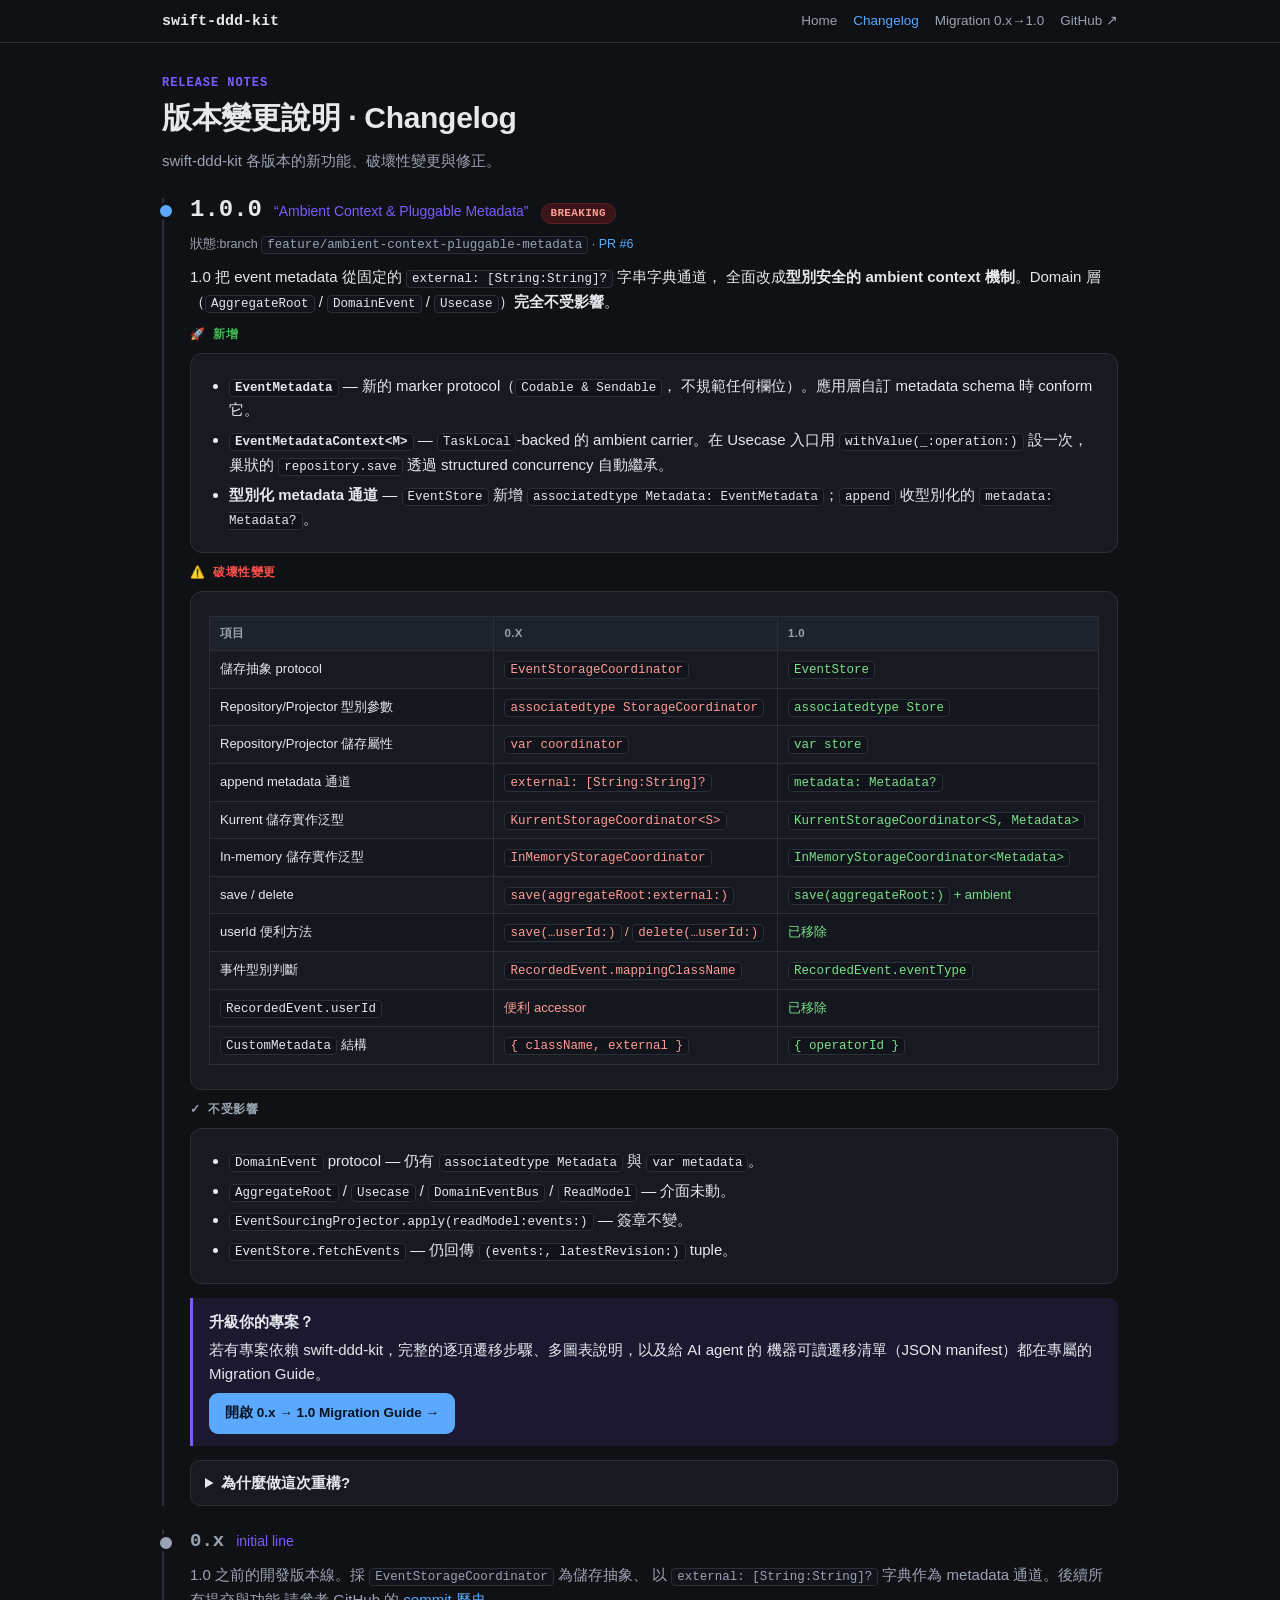
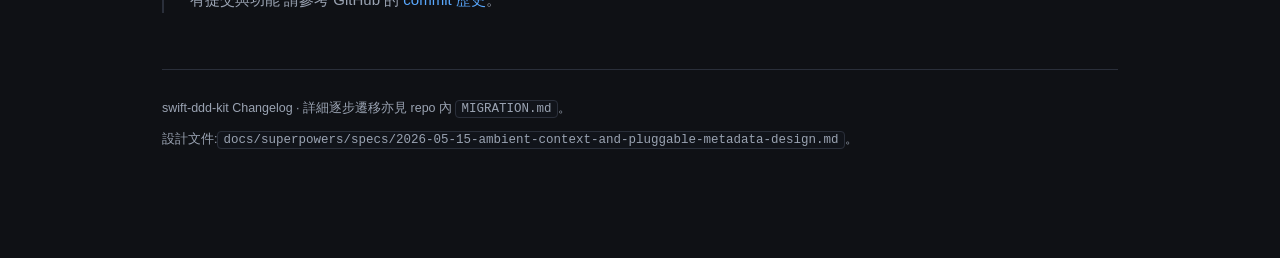
==== docs/changelog.html @ 68c89931 "[DOC] add GitHub Pages site — landing + changelog + migration guide Static documentation site served" ====
<!DOCTYPE html>
<html lang="zh-Hant">
<head>
<meta charset="UTF-8">
<meta name="viewport" content="width=device-width, initial-scale=1.0">
<title>Changelog — swift-ddd-kit</title>
<meta name="description" content="Version changelog for swift-ddd-kit — new features, breaking changes, and fixes per release.">
<style>
  :root{
    --bg:#0f1115; --panel:#171a21; --panel2:#1e222b; --ink:#e6e8ee; --muted:#9aa3b2;
    --line:#2a2f3a; --accent:#5aa9ff; --accent2:#7c5cff;
    --add:#3fb950; --addbg:#10331c; --del:#f85149; --delbg:#3a1416;
    --warn:#e3b341; --warnbg:#3a2f12; --ok:#3fb950; --chip:#262b36;
  }
  *{box-sizing:border-box}
  html,body{margin:0;padding:0}
  body{background:var(--bg);color:var(--ink);
    font:15px/1.65 -apple-system,BlinkMacSystemFont,"Segoe UI",Roboto,"Noto Sans TC",sans-serif;
    -webkit-font-smoothing:antialiased}
  a{color:var(--accent);text-decoration:none} a:hover{text-decoration:underline}
  code{font-family:"SF Mono",ui-monospace,Menlo,Consolas,monospace;
    background:#11141a;border:1px solid var(--line);border-radius:4px;padding:1px 5px;font-size:12.5px}
  .wrap{max-width:1000px;margin:0 auto;padding:34px 22px 110px}

  .sitenav{position:sticky;top:0;z-index:50;background:rgba(15,17,21,.92);
    backdrop-filter:blur(8px);border-bottom:1px solid var(--line)}
  .sn-inner{max-width:1000px;margin:0 auto;padding:10px 22px;display:flex;
    align-items:center;gap:18px;flex-wrap:wrap}
  .sn-brand{font:700 15px/1 "SF Mono",monospace;color:var(--ink)}
  .sn-links{display:flex;gap:16px;flex-wrap:wrap;font-size:13.5px;margin-left:auto}
  .sn-links a{color:var(--muted)}
  .sn-links a:hover,.sn-links a.active{color:var(--accent);text-decoration:none}

  h1{font-size:30px;margin:0 0 6px;letter-spacing:-.01em}
  h2{font-size:20px;margin:34px 0 12px}
  h3{font-size:15px;margin:20px 0 8px;color:var(--accent2)}
  p{margin:10px 0}
  .sub{color:var(--muted);margin:0 0 8px}
  .kicker{font:600 12px/1 "SF Mono",monospace;letter-spacing:.08em;
    text-transform:uppercase;color:var(--accent2);margin:0 0 4px}

  /* changelog entry */
  .entry{border-left:2px solid var(--line);margin:24px 0 0;padding:0 0 0 26px;position:relative}
  .entry::before{content:"";position:absolute;left:-7px;top:4px;width:12px;height:12px;
    border-radius:50%;background:var(--accent);border:3px solid var(--bg)}
  .entry.minor::before{background:var(--muted)}
  .verhead{display:flex;align-items:baseline;gap:12px;flex-wrap:wrap}
  .verno{font:700 24px/1 "SF Mono",monospace;color:var(--ink)}
  .verno.dim{color:var(--muted);font-size:19px}
  .codename{color:var(--accent2);font-size:14px}
  .meta{color:var(--muted);font-size:12.5px}
  .pill{display:inline-block;font:600 11px/1 "SF Mono",monospace;padding:4px 9px;
    border-radius:999px;letter-spacing:.03em}
  .pill.brk{background:var(--delbg);color:#ff9b95;border:1px solid #5a2222}
  .pill.cur{background:var(--addbg);color:#79e08a;border:1px solid #1d5a2e}

  .card{background:var(--panel);border:1px solid var(--line);border-radius:12px;
    padding:14px 18px;margin:12px 0}
  .sect{margin:14px 0}
  .sect .lbl{font:600 12px/1 "SF Mono",monospace;letter-spacing:.04em;
    text-transform:uppercase;margin:0 0 6px}
  .lbl.new{color:var(--add)} .lbl.brk{color:var(--del)} .lbl.keep{color:var(--muted)}
  ul.list{margin:6px 0;padding-left:20px} ul.list li{margin:5px 0}

  table{width:100%;border-collapse:collapse;margin:10px 0;font-size:13px}
  th,td{border:1px solid var(--line);padding:7px 10px;text-align:left;vertical-align:top}
  th{background:var(--panel2);font-size:11.5px;letter-spacing:.03em;color:var(--muted);
    text-transform:uppercase}
  tr:nth-child(even) td{background:#14171e}
  td.old{color:#ff9b95} td.new{color:#79e08a}

  .callout{border-left:3px solid var(--accent);background:var(--panel2);
    border-radius:0 9px 9px 0;padding:12px 16px;margin:14px 0}
  .callout b{display:block;margin-bottom:3px}
  .callout.go{border-color:var(--accent2);background:#1b1830}
  .btn{display:inline-block;padding:9px 16px;border-radius:9px;font-weight:600;
    font-size:13.5px;background:var(--accent);color:#06121f;margin-top:6px}
  .btn:hover{background:#7bbcff;text-decoration:none}

  footer{margin-top:56px;padding-top:18px;border-top:1px solid var(--line);
    color:var(--muted);font-size:12.5px}
</style>
</head>
<body>

<nav class="sitenav"><div class="sn-inner">
  <a class="sn-brand" href="./index.html">swift-ddd-kit</a>
  <div class="sn-links">
    <a href="./index.html">Home</a>
    <a href="./changelog.html" class="active">Changelog</a>
    <a href="./migration/swift-ddd-kit-0.x-to-1.0.html">Migration 0.x→1.0</a>
    <a href="https://github.com/gradyzhuo/swift-ddd-kit">GitHub ↗</a>
  </div>
</div></nav>

<div class="wrap">

  <p class="kicker">Release Notes</p>
  <h1>版本變更說明 · Changelog</h1>
  <p class="sub">swift-ddd-kit 各版本的新功能、破壞性變更與修正。</p>

  <!-- ============ 1.0.0 ============ -->
  <div class="entry">
    <div class="verhead">
      <span class="verno">1.0.0</span>
      <span class="codename">“Ambient Context &amp; Pluggable Metadata”</span>
      <span class="pill brk">BREAKING</span>
    </div>
    <p class="meta">狀態:branch <code>feature/ambient-context-pluggable-metadata</code> ·
       <a href="https://github.com/gradyzhuo/swift-ddd-kit/pull/6">PR #6</a></p>

    <p>1.0 把 event metadata 從固定的 <code>external: [String:String]?</code> 字串字典通道，
       全面改成<b>型別安全的 ambient context 機制</b>。Domain 層
       （<code>AggregateRoot</code> / <code>DomainEvent</code> / <code>Usecase</code>）<b>完全不受影響</b>。</p>

    <!-- new -->
    <div class="sect">
      <p class="lbl new">🚀 新增</p>
      <div class="card">
        <ul class="list">
          <li><b><code>EventMetadata</code></b> — 新的 marker protocol（<code>Codable &amp; Sendable</code>，
              不規範任何欄位）。應用層自訂 metadata schema 時 conform 它。</li>
          <li><b><code>EventMetadataContext&lt;M&gt;</code></b> — <code>TaskLocal</code>-backed 的 ambient
              carrier。在 Usecase 入口用 <code>withValue(_:operation:)</code> 設一次，巢狀的
              <code>repository.save</code> 透過 structured concurrency 自動繼承。</li>
          <li><b>型別化 metadata 通道</b> — <code>EventStore</code> 新增
              <code>associatedtype Metadata: EventMetadata</code>；<code>append</code> 收型別化的
              <code>metadata: Metadata?</code>。</li>
        </ul>
      </div>
    </div>

    <!-- breaking -->
    <div class="sect">
      <p class="lbl brk">⚠️ 破壞性變更</p>
      <div class="card">
        <table>
          <thead><tr><th style="width:32%">項目</th><th>0.x</th><th>1.0</th></tr></thead>
          <tbody>
            <tr><td>儲存抽象 protocol</td><td class="old"><code>EventStorageCoordinator</code></td><td class="new"><code>EventStore</code></td></tr>
            <tr><td>Repository/Projector 型別參數</td><td class="old"><code>associatedtype StorageCoordinator</code></td><td class="new"><code>associatedtype Store</code></td></tr>
            <tr><td>Repository/Projector 儲存屬性</td><td class="old"><code>var coordinator</code></td><td class="new"><code>var store</code></td></tr>
            <tr><td>append metadata 通道</td><td class="old"><code>external: [String:String]?</code></td><td class="new"><code>metadata: Metadata?</code></td></tr>
            <tr><td>Kurrent 儲存實作泛型</td><td class="old"><code>KurrentStorageCoordinator&lt;S&gt;</code></td><td class="new"><code>KurrentStorageCoordinator&lt;S, Metadata&gt;</code></td></tr>
            <tr><td>In-memory 儲存實作泛型</td><td class="old"><code>InMemoryStorageCoordinator</code></td><td class="new"><code>InMemoryStorageCoordinator&lt;Metadata&gt;</code></td></tr>
            <tr><td>save / delete</td><td class="old"><code>save(aggregateRoot:external:)</code></td><td class="new"><code>save(aggregateRoot:)</code> + ambient</td></tr>
            <tr><td>userId 便利方法</td><td class="old"><code>save(…userId:)</code> / <code>delete(…userId:)</code></td><td class="new">已移除</td></tr>
            <tr><td>事件型別判斷</td><td class="old"><code>RecordedEvent.mappingClassName</code></td><td class="new"><code>RecordedEvent.eventType</code></td></tr>
            <tr><td><code>RecordedEvent.userId</code></td><td class="old">便利 accessor</td><td class="new">已移除</td></tr>
            <tr><td><code>CustomMetadata</code> 結構</td><td class="old"><code>{ className, external }</code></td><td class="new"><code>{ operatorId }</code></td></tr>
          </tbody>
        </table>
      </div>
    </div>

    <!-- unchanged -->
    <div class="sect">
      <p class="lbl keep">✓ 不受影響</p>
      <div class="card">
        <ul class="list">
          <li><code>DomainEvent</code> protocol — 仍有 <code>associatedtype Metadata</code> 與 <code>var metadata</code>。</li>
          <li><code>AggregateRoot</code> / <code>Usecase</code> / <code>DomainEventBus</code> / <code>ReadModel</code> — 介面未動。</li>
          <li><code>EventSourcingProjector.apply(readModel:events:)</code> — 簽章不變。</li>
          <li><code>EventStore.fetchEvents</code> — 仍回傳 <code>(events:, latestRevision:)</code> tuple。</li>
        </ul>
      </div>
    </div>

    <div class="callout go">
      <b>升級你的專案？</b>
      若有專案依賴 swift-ddd-kit，完整的逐項遷移步驟、多圖表說明，以及給 AI agent 的
      機器可讀遷移清單（JSON manifest）都在專屬的 Migration Guide。
      <br>
      <a class="btn" href="./migration/swift-ddd-kit-0.x-to-1.0.html">開啟 0.x → 1.0 Migration Guide →</a>
    </div>

    <details style="background:var(--panel);border:1px solid var(--line);border-radius:10px;padding:10px 14px;margin:12px 0">
      <summary style="cursor:pointer;font-weight:600">為什麼做這次重構?</summary>
      <p style="margin-top:8px">0.x 用 <code>external: [String:String]?</code> 字串字典把 audit metadata
      帶到儲存層,造成三個問題:(1) Domain 抽象被基礎設施 metadata 汙染;(2) schema 被鎖死成
      dict,無型別安全的擴充空間;(3) 跟既有的 <code>DomainEvent.Metadata</code> 機制重複。
      1.0 用 ambient context + pluggable schema 一次解決——詳見 Migration Guide 的「為什麼要改」。</p>
    </details>
  </div>

  <!-- ============ 0.x ============ -->
  <div class="entry minor">
    <div class="verhead">
      <span class="verno dim">0.x</span>
      <span class="codename">initial line</span>
    </div>
    <p style="color:var(--muted)">
      1.0 之前的開發版本線。採 <code>EventStorageCoordinator</code> 為儲存抽象、
      以 <code>external: [String:String]?</code> 字典作為 metadata 通道。後續所有提交與功能
      請參考 GitHub 的
      <a href="https://github.com/gradyzhuo/swift-ddd-kit/commits/main">commit 歷史</a>。
    </p>
  </div>

  <footer>
    <p>swift-ddd-kit Changelog · 詳細逐步遷移亦見 repo 內 <code>MIGRATION.md</code>。</p>
    <p>設計文件:<code>docs/superpowers/specs/2026-05-15-ambient-context-and-pluggable-metadata-design.md</code>。</p>
  </footer>

</div>
</body>
</html>
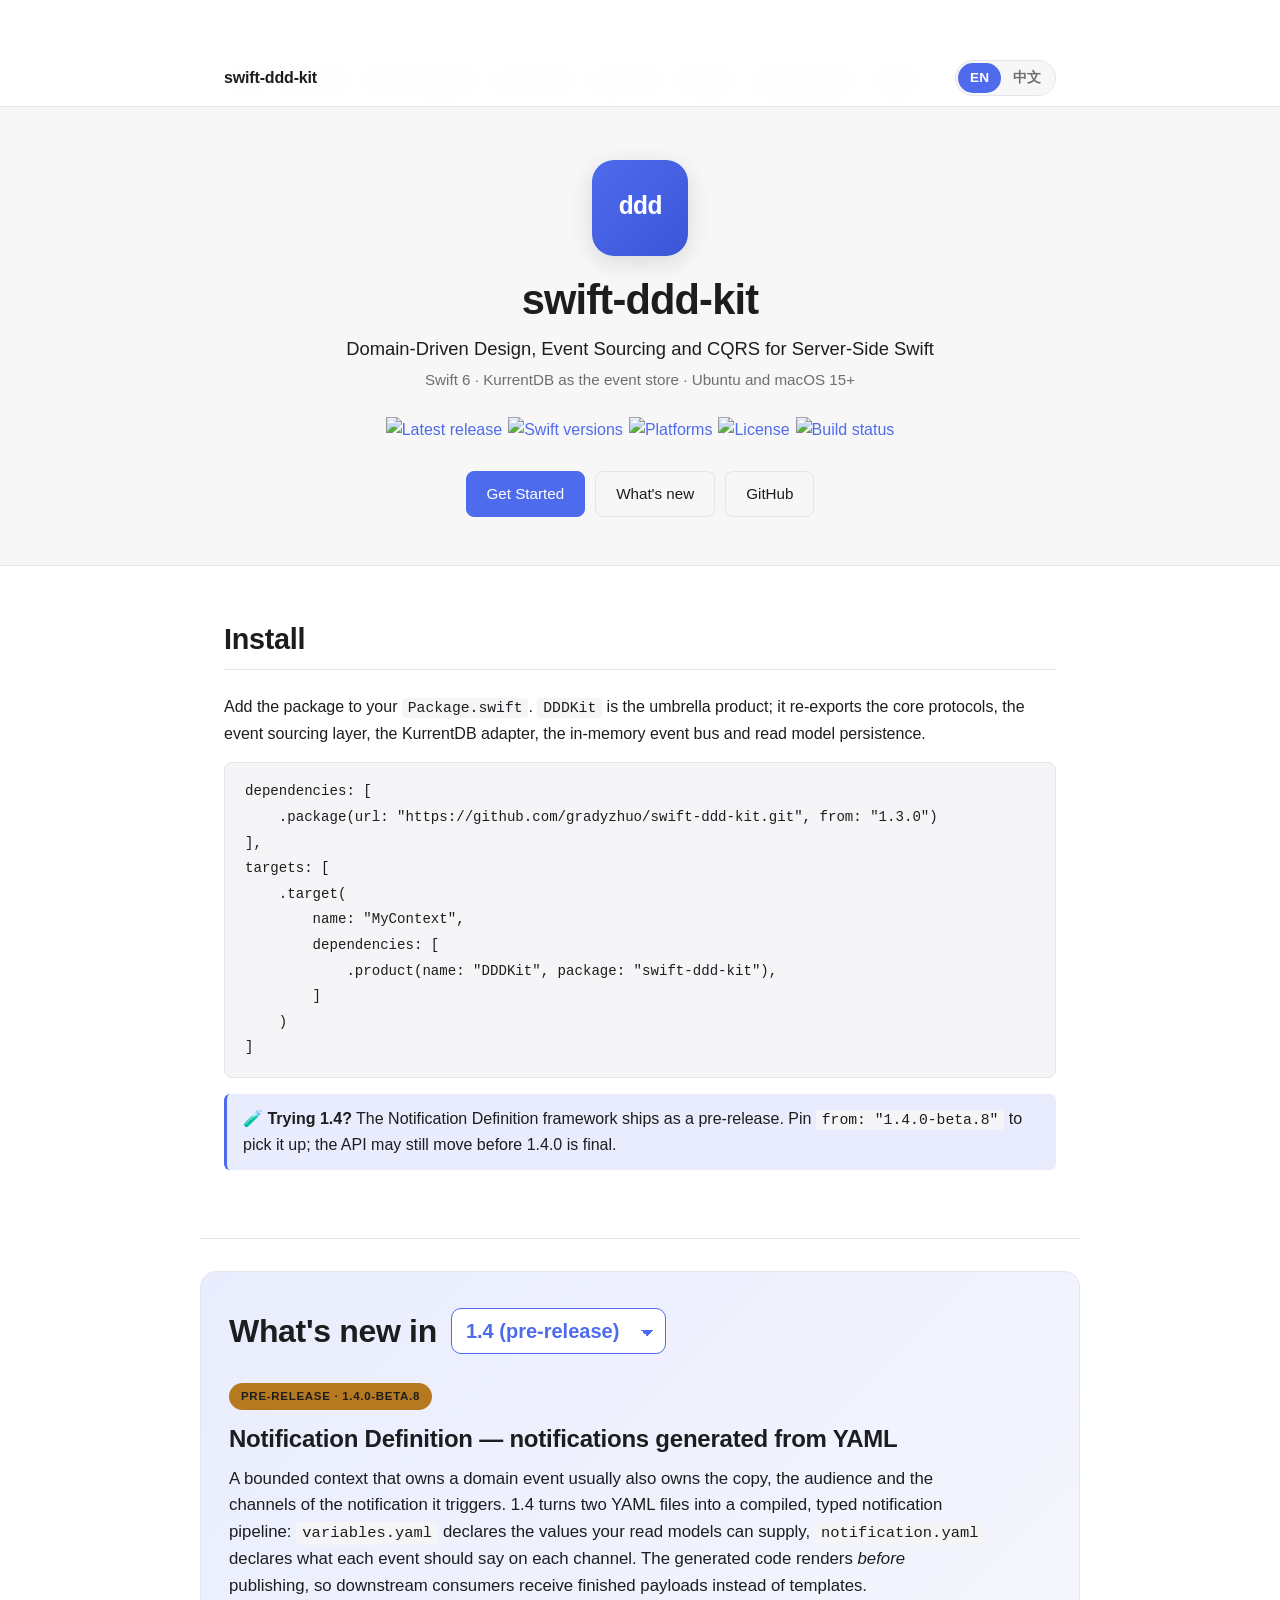
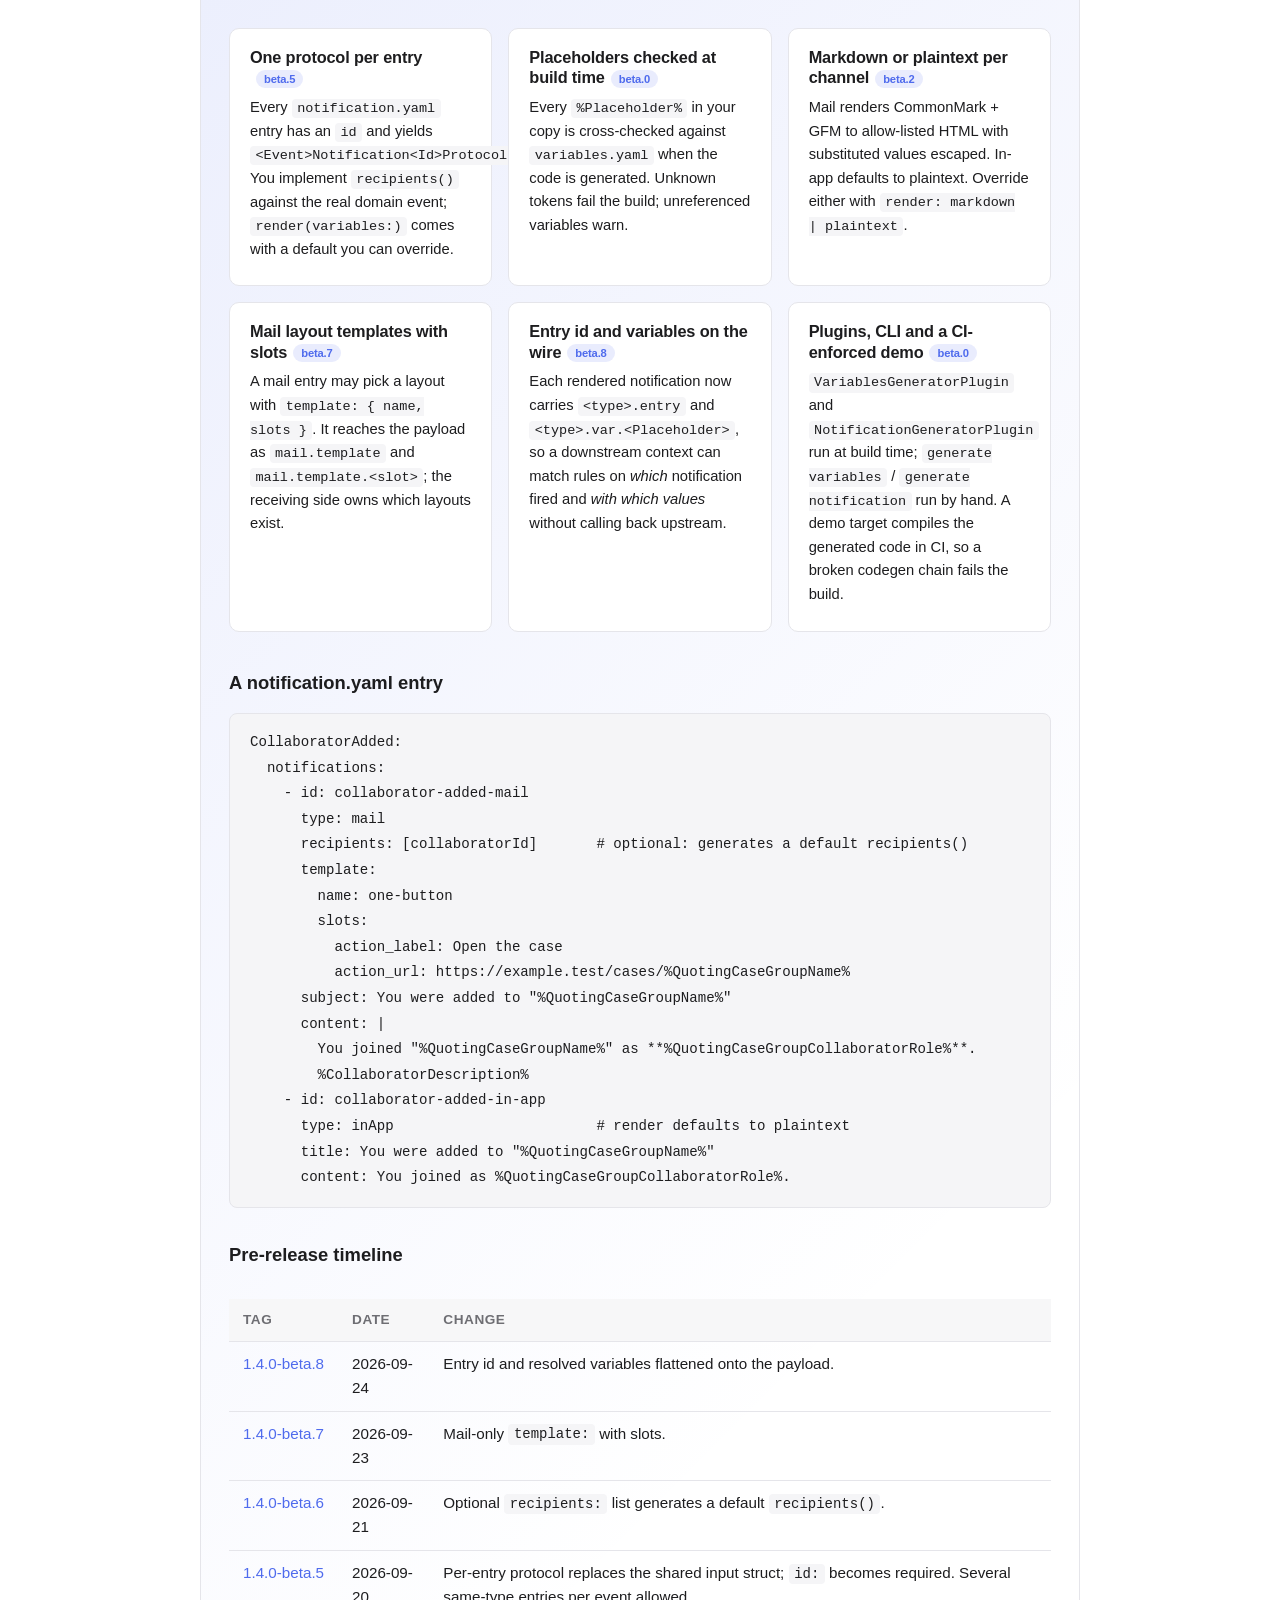
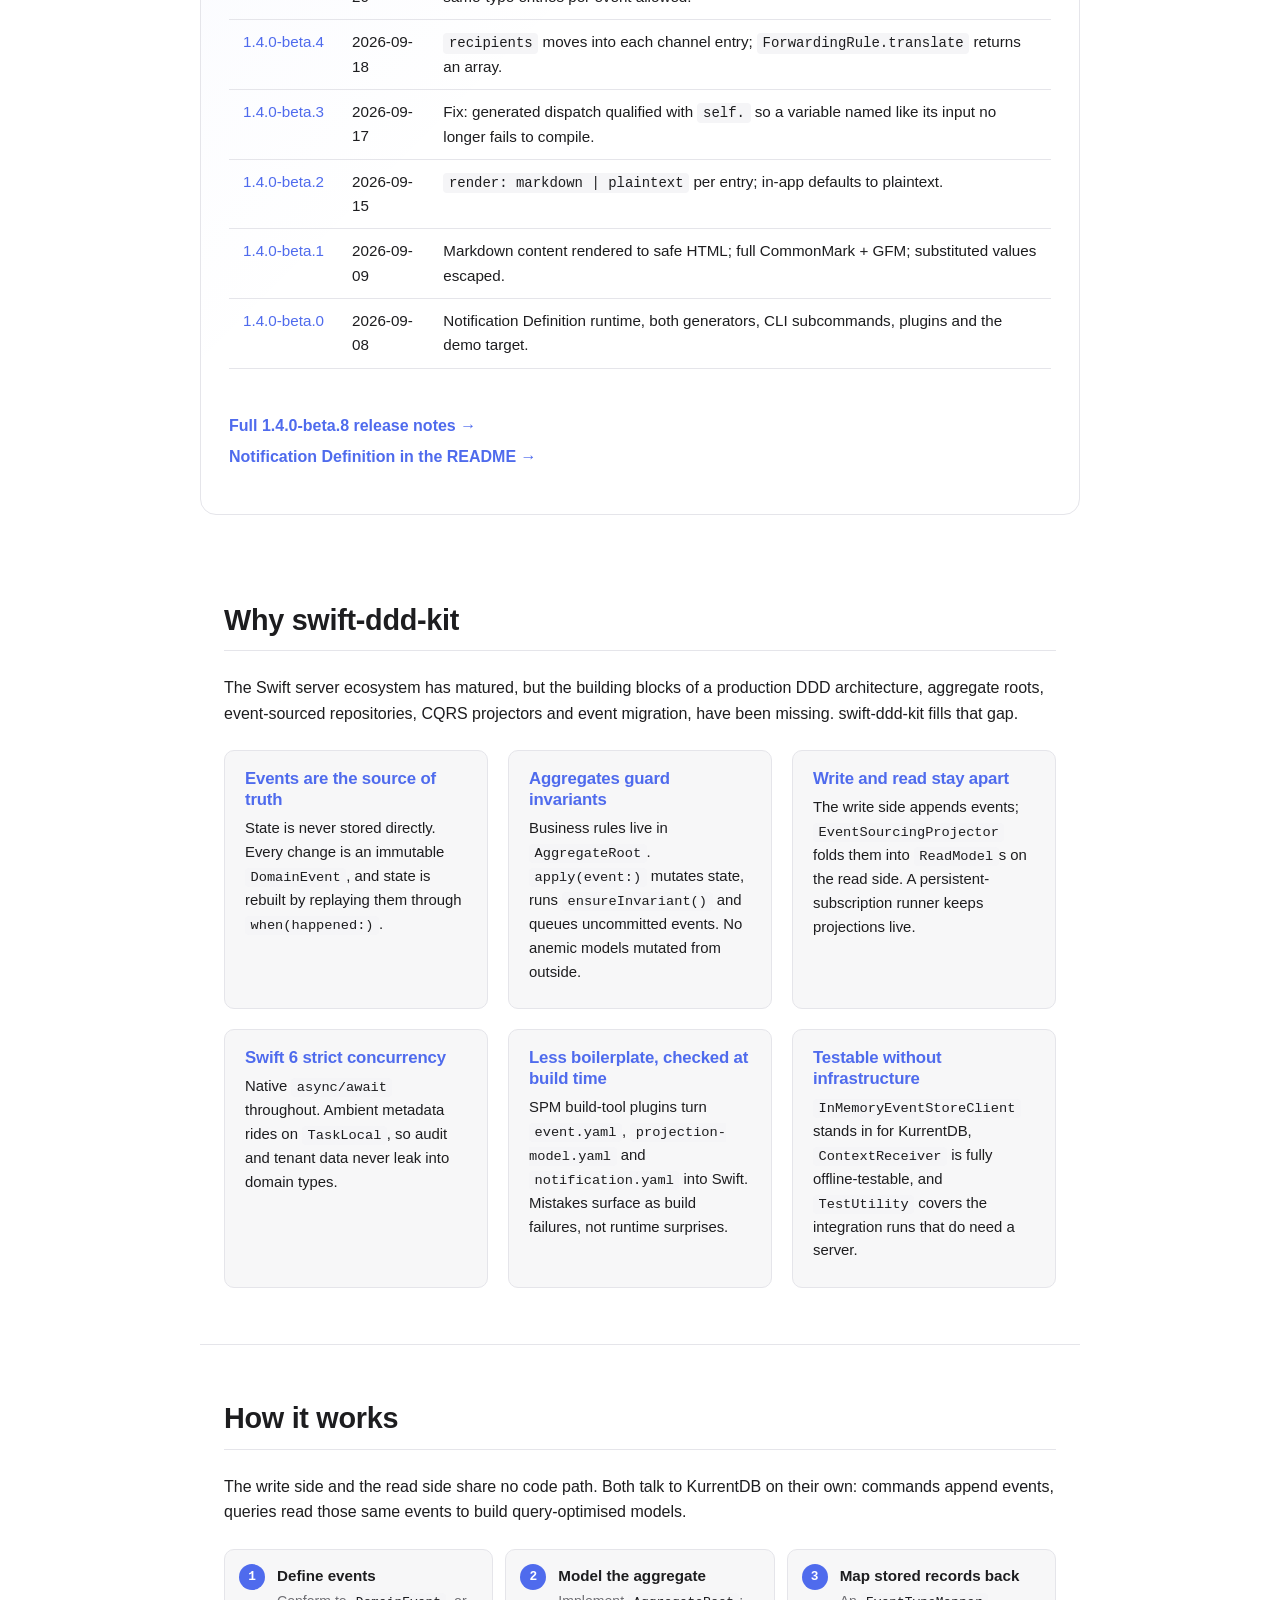
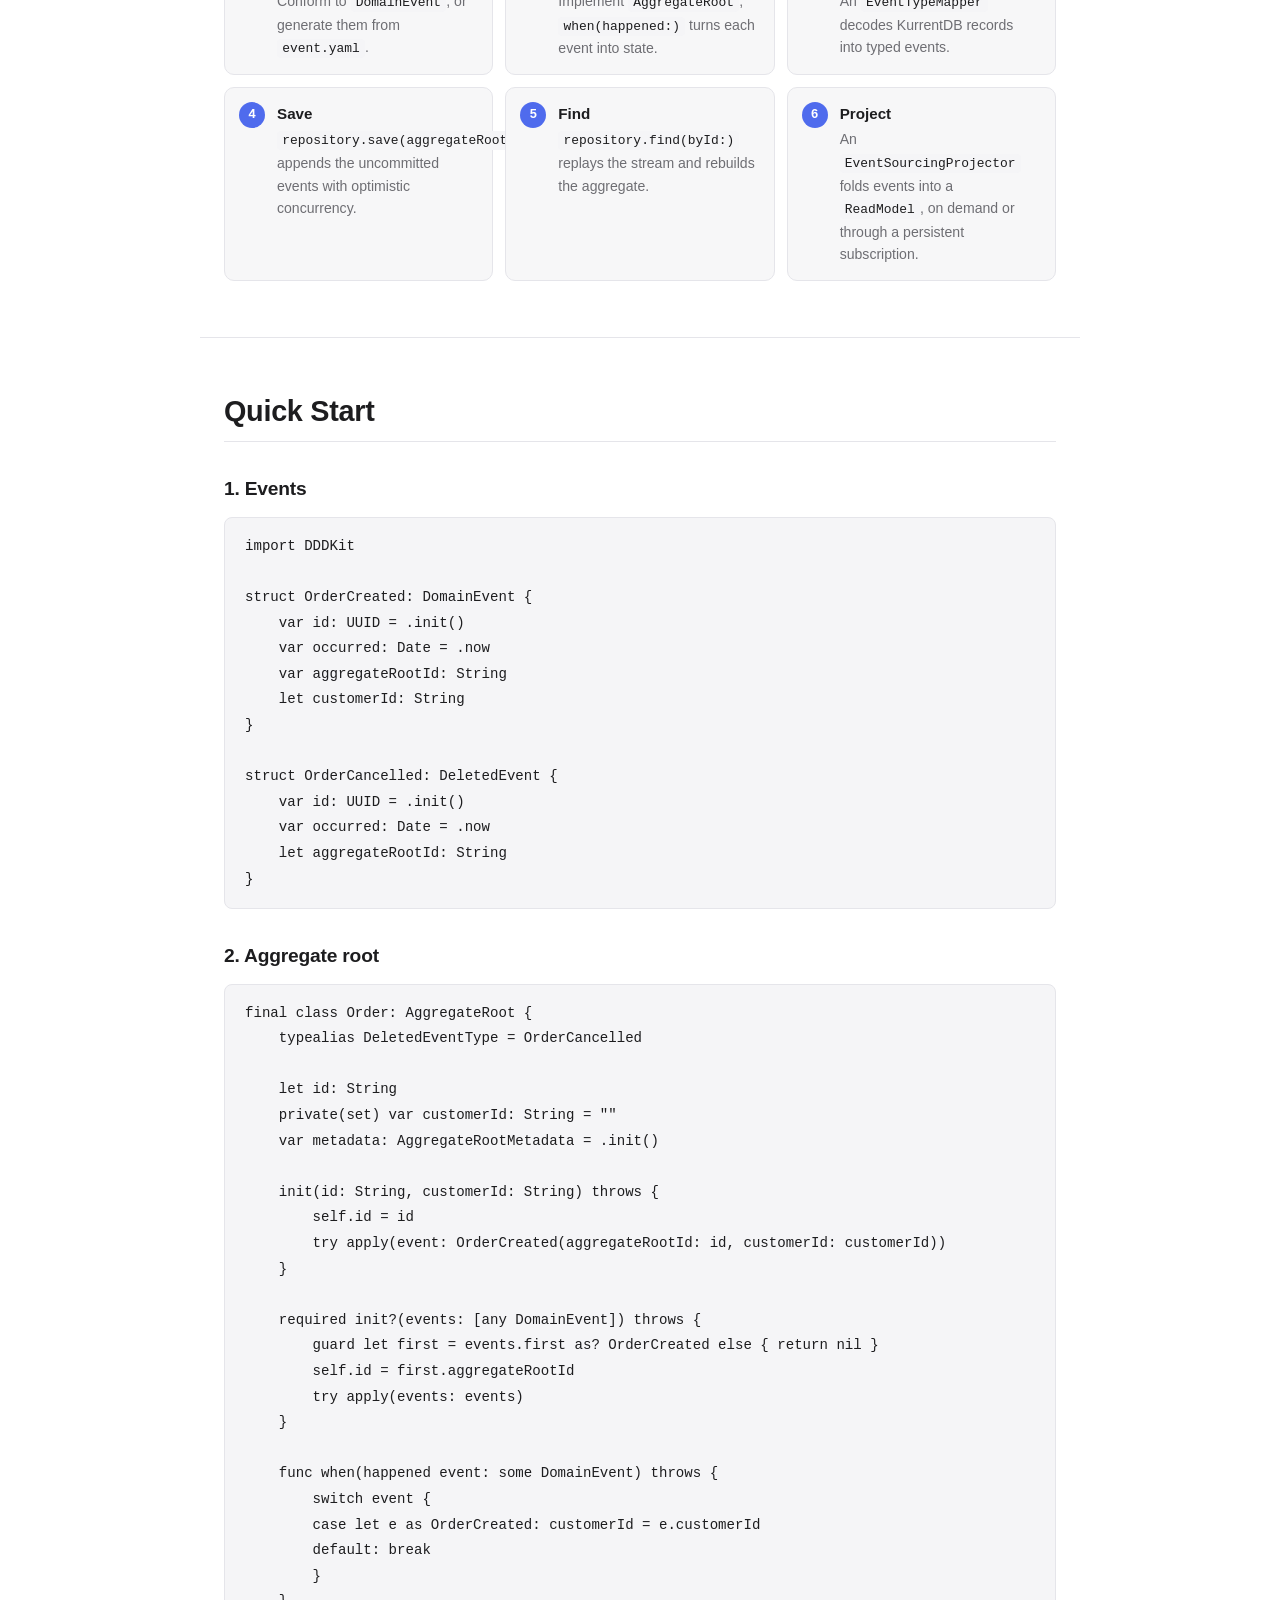
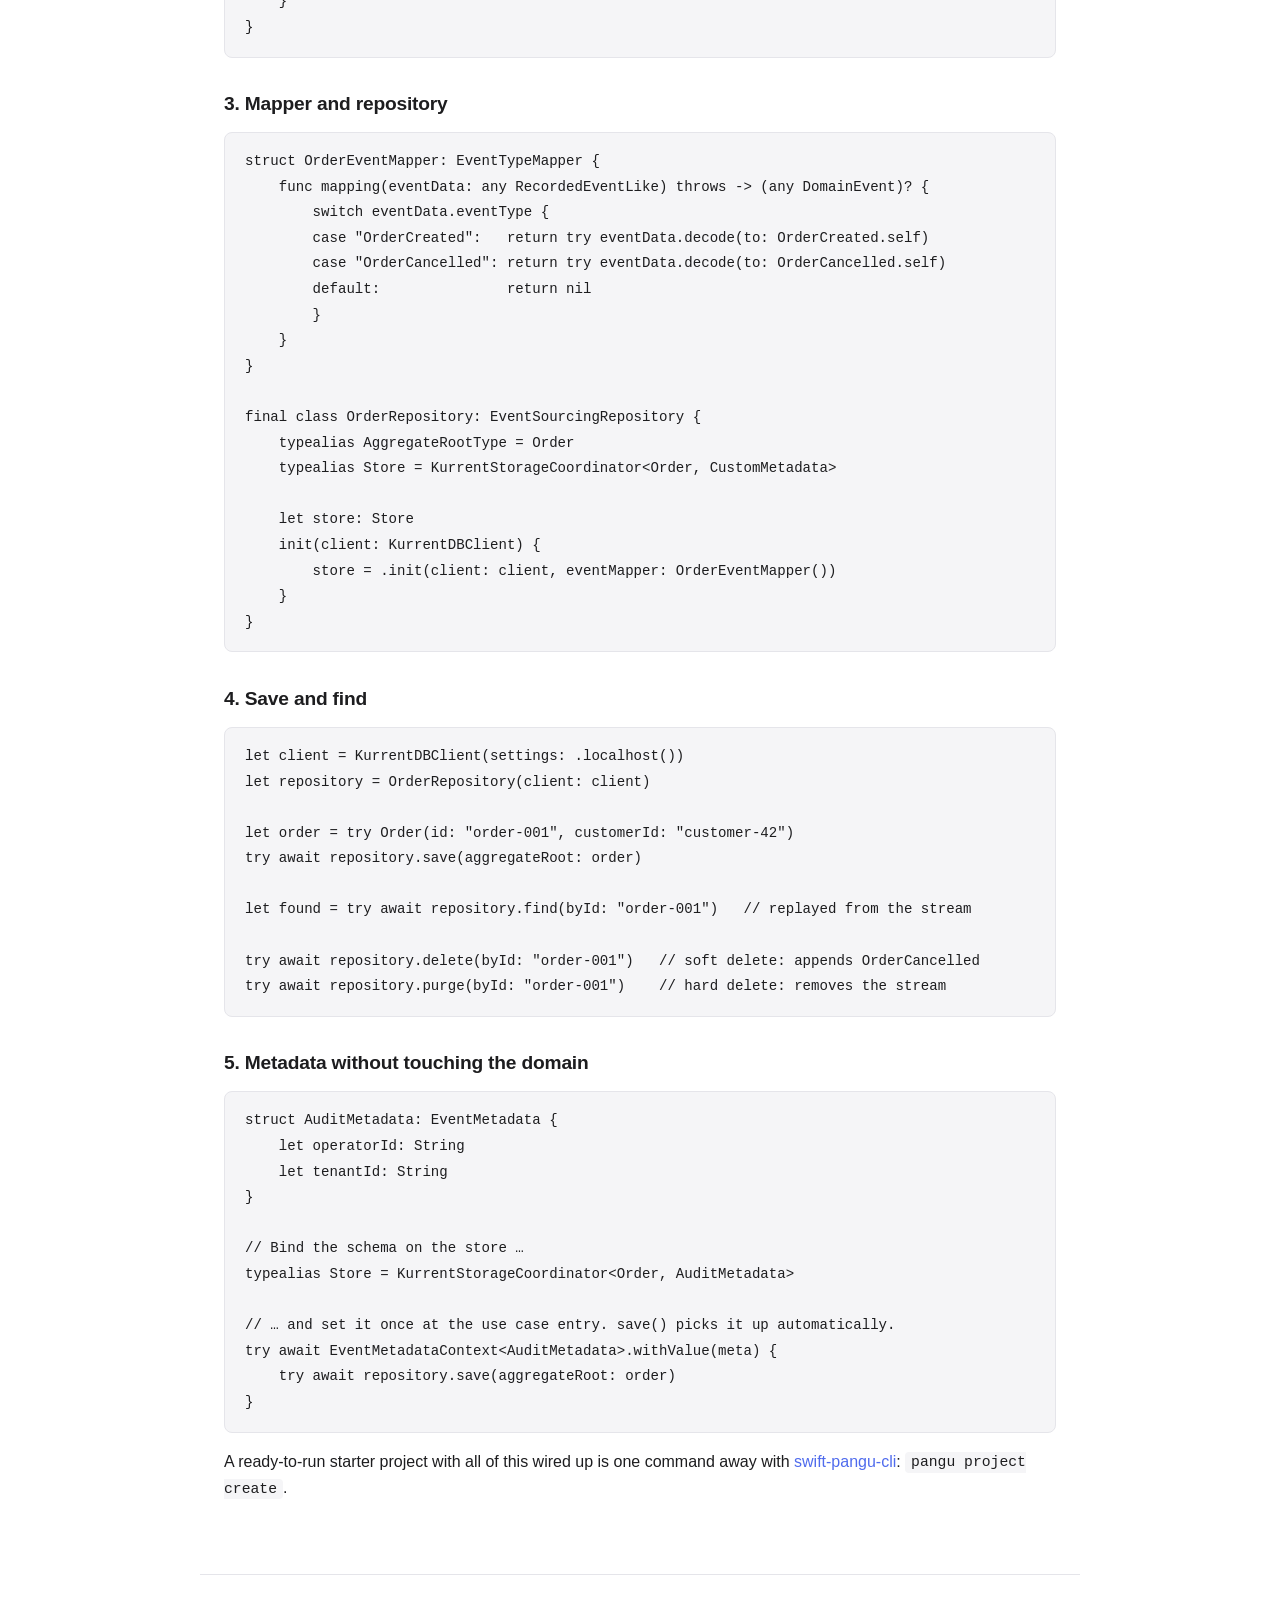
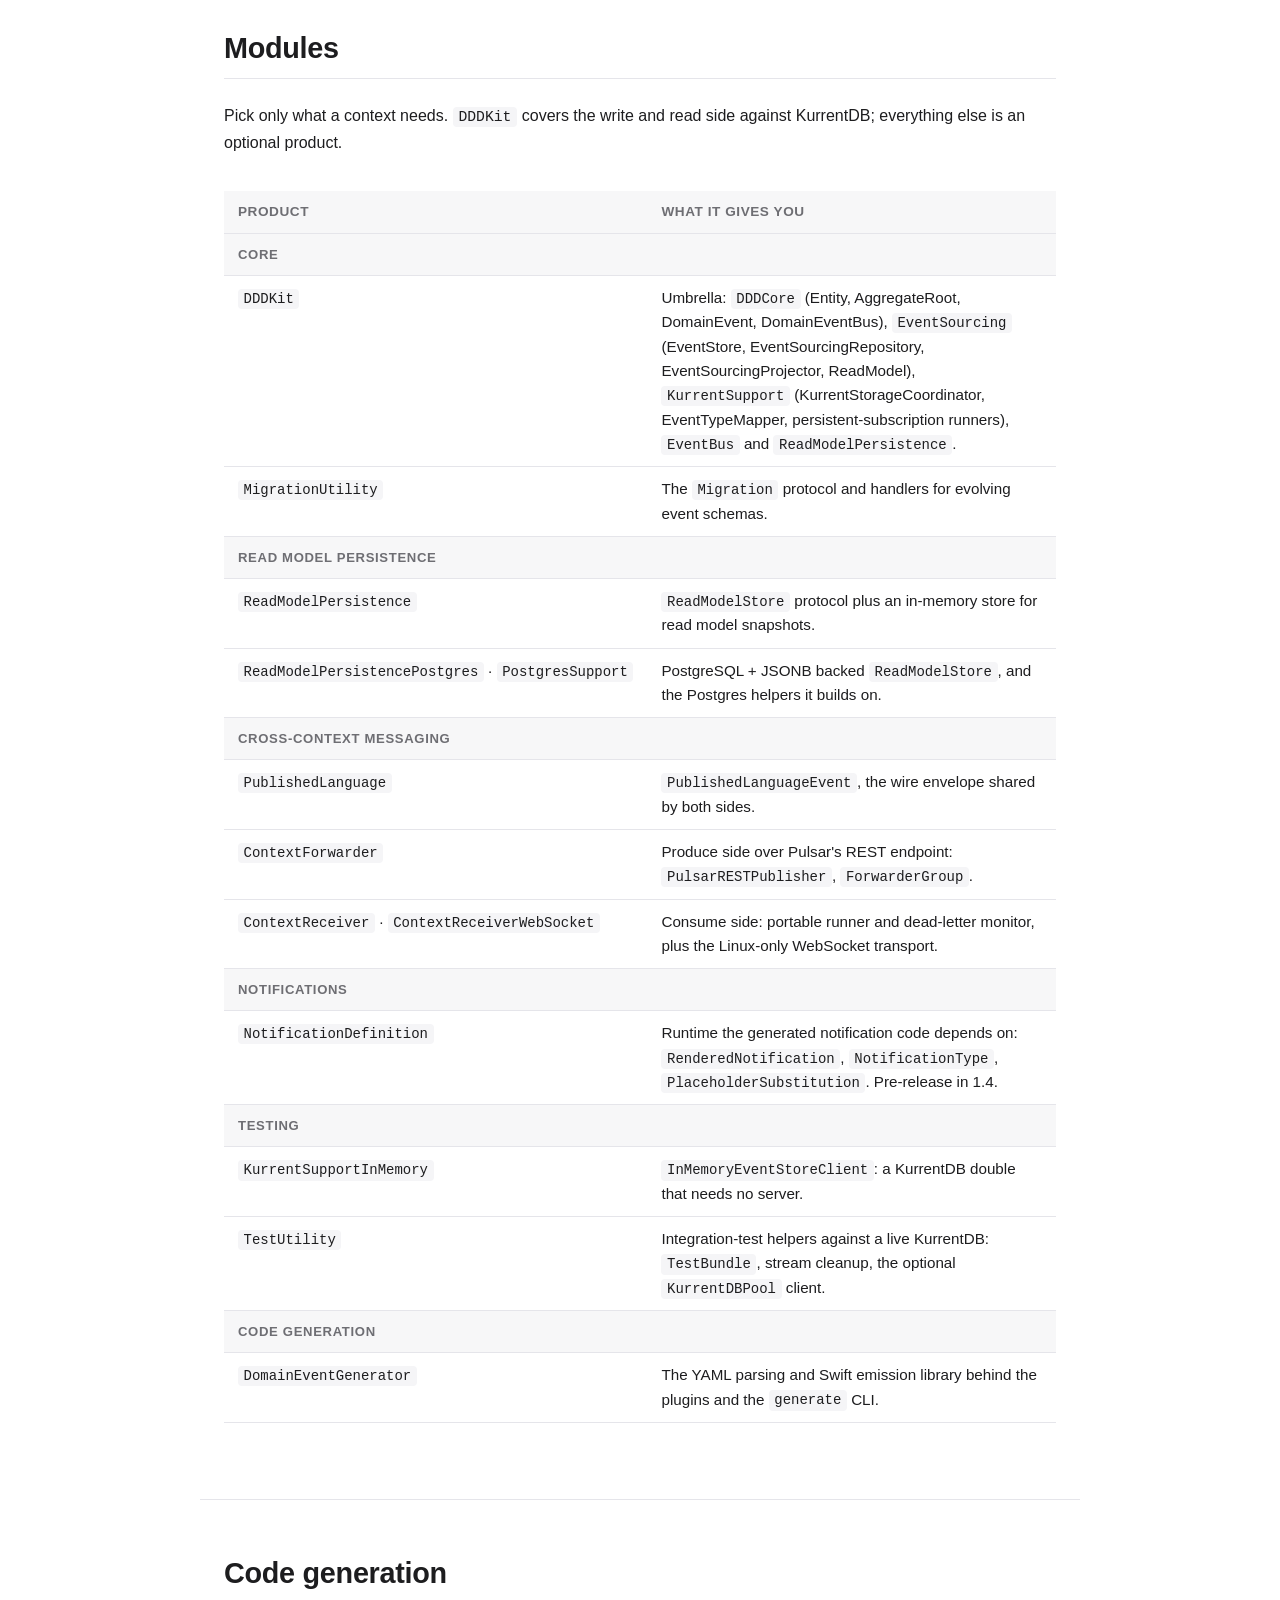
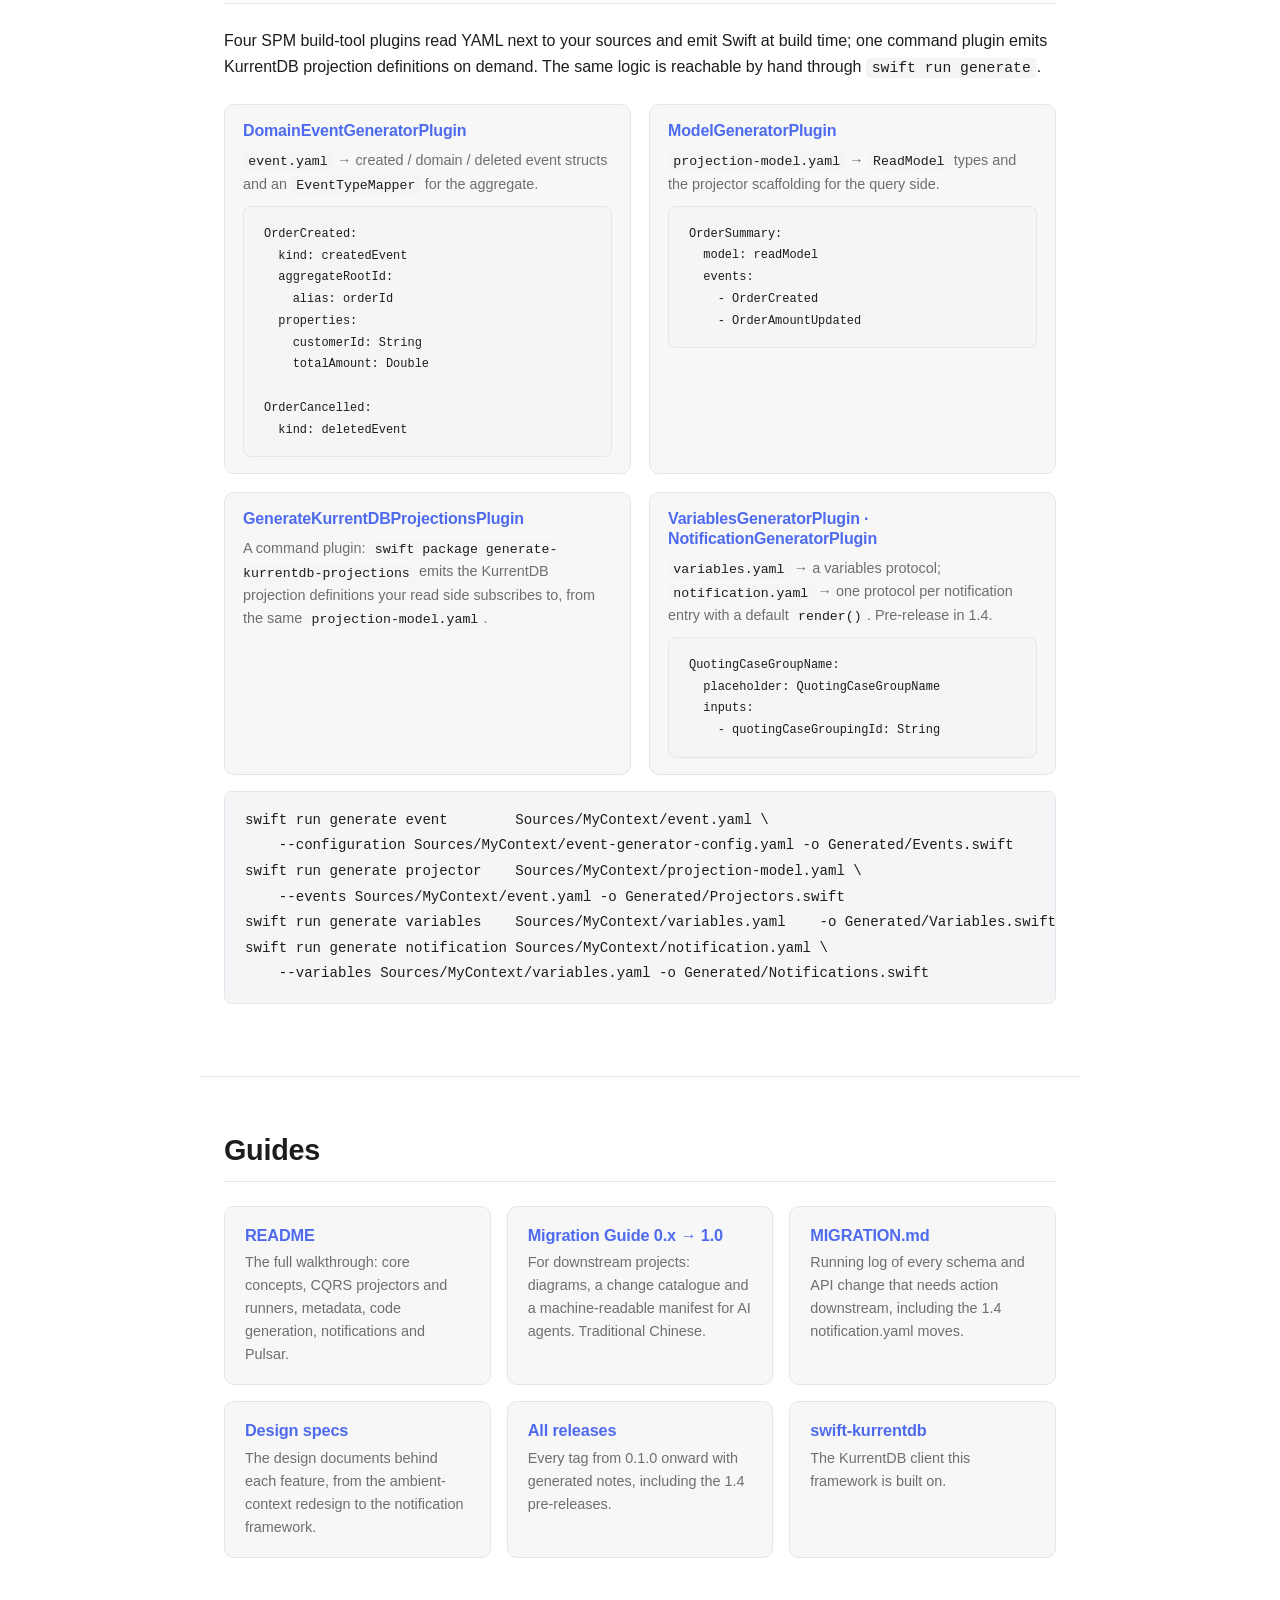
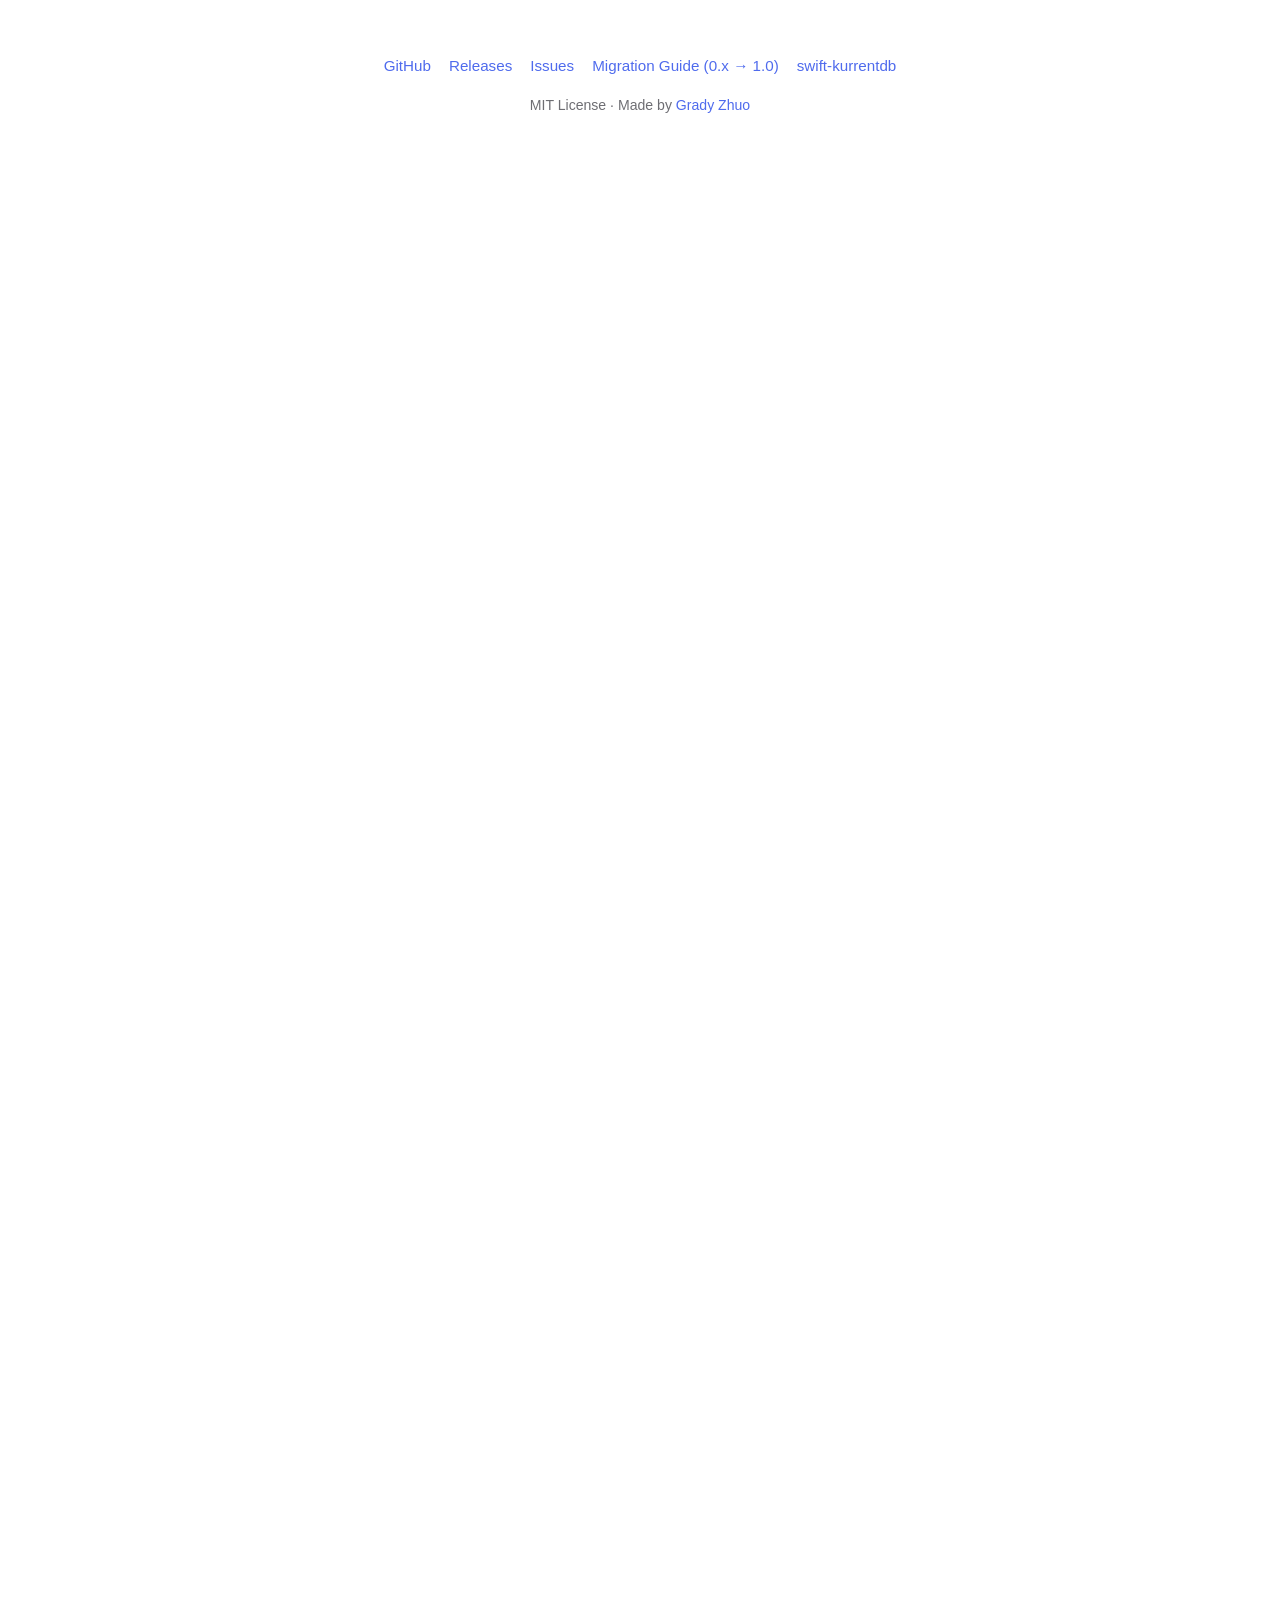
==== commit 524d0386: "[UPDATE] rebuild landing page with EN/中文 switch and per-release notes through 1.4.0-beta.8 Mirror th" ====
--- a/docs/changelog.html
+++ b/docs/changelog.html
@@ -1,207 +1,19 @@
 <!DOCTYPE html>
-<html lang="zh-Hant">
+<html lang="en">
 <head>
-<meta charset="UTF-8">
-<meta name="viewport" content="width=device-width, initial-scale=1.0">
-<title>Changelog — swift-ddd-kit</title>
-<meta name="description" content="Version changelog for swift-ddd-kit — new features, breaking changes, and fixes per release.">
-<style>
-  :root{
-    --bg:#0f1115; --panel:#171a21; --panel2:#1e222b; --ink:#e6e8ee; --muted:#9aa3b2;
-    --line:#2a2f3a; --accent:#5aa9ff; --accent2:#7c5cff;
-    --add:#3fb950; --addbg:#10331c; --del:#f85149; --delbg:#3a1416;
-    --warn:#e3b341; --warnbg:#3a2f12; --ok:#3fb950; --chip:#262b36;
-  }
-  *{box-sizing:border-box}
-  html,body{margin:0;padding:0}
-  body{background:var(--bg);color:var(--ink);
-    font:15px/1.65 -apple-system,BlinkMacSystemFont,"Segoe UI",Roboto,"Noto Sans TC",sans-serif;
-    -webkit-font-smoothing:antialiased}
-  a{color:var(--accent);text-decoration:none} a:hover{text-decoration:underline}
-  code{font-family:"SF Mono",ui-monospace,Menlo,Consolas,monospace;
-    background:#11141a;border:1px solid var(--line);border-radius:4px;padding:1px 5px;font-size:12.5px}
-  .wrap{max-width:1000px;margin:0 auto;padding:34px 22px 110px}
-
-  .sitenav{position:sticky;top:0;z-index:50;background:rgba(15,17,21,.92);
-    backdrop-filter:blur(8px);border-bottom:1px solid var(--line)}
-  .sn-inner{max-width:1000px;margin:0 auto;padding:10px 22px;display:flex;
-    align-items:center;gap:18px;flex-wrap:wrap}
-  .sn-brand{font:700 15px/1 "SF Mono",monospace;color:var(--ink)}
-  .sn-links{display:flex;gap:16px;flex-wrap:wrap;font-size:13.5px;margin-left:auto}
-  .sn-links a{color:var(--muted)}
-  .sn-links a:hover,.sn-links a.active{color:var(--accent);text-decoration:none}
-
-  h1{font-size:30px;margin:0 0 6px;letter-spacing:-.01em}
-  h2{font-size:20px;margin:34px 0 12px}
-  h3{font-size:15px;margin:20px 0 8px;color:var(--accent2)}
-  p{margin:10px 0}
-  .sub{color:var(--muted);margin:0 0 8px}
-  .kicker{font:600 12px/1 "SF Mono",monospace;letter-spacing:.08em;
-    text-transform:uppercase;color:var(--accent2);margin:0 0 4px}
-
-  /* changelog entry */
-  .entry{border-left:2px solid var(--line);margin:24px 0 0;padding:0 0 0 26px;position:relative}
-  .entry::before{content:"";position:absolute;left:-7px;top:4px;width:12px;height:12px;
-    border-radius:50%;background:var(--accent);border:3px solid var(--bg)}
-  .entry.minor::before{background:var(--muted)}
-  .verhead{display:flex;align-items:baseline;gap:12px;flex-wrap:wrap}
-  .verno{font:700 24px/1 "SF Mono",monospace;color:var(--ink)}
-  .verno.dim{color:var(--muted);font-size:19px}
-  .codename{color:var(--accent2);font-size:14px}
-  .meta{color:var(--muted);font-size:12.5px}
-  .pill{display:inline-block;font:600 11px/1 "SF Mono",monospace;padding:4px 9px;
-    border-radius:999px;letter-spacing:.03em}
-  .pill.brk{background:var(--delbg);color:#ff9b95;border:1px solid #5a2222}
-  .pill.cur{background:var(--addbg);color:#79e08a;border:1px solid #1d5a2e}
-
-  .card{background:var(--panel);border:1px solid var(--line);border-radius:12px;
-    padding:14px 18px;margin:12px 0}
-  .sect{margin:14px 0}
-  .sect .lbl{font:600 12px/1 "SF Mono",monospace;letter-spacing:.04em;
-    text-transform:uppercase;margin:0 0 6px}
-  .lbl.new{color:var(--add)} .lbl.brk{color:var(--del)} .lbl.keep{color:var(--muted)}
-  ul.list{margin:6px 0;padding-left:20px} ul.list li{margin:5px 0}
-
-  table{width:100%;border-collapse:collapse;margin:10px 0;font-size:13px}
-  th,td{border:1px solid var(--line);padding:7px 10px;text-align:left;vertical-align:top}
-  th{background:var(--panel2);font-size:11.5px;letter-spacing:.03em;color:var(--muted);
-    text-transform:uppercase}
-  tr:nth-child(even) td{background:#14171e}
-  td.old{color:#ff9b95} td.new{color:#79e08a}
-
-  .callout{border-left:3px solid var(--accent);background:var(--panel2);
-    border-radius:0 9px 9px 0;padding:12px 16px;margin:14px 0}
-  .callout b{display:block;margin-bottom:3px}
-  .callout.go{border-color:var(--accent2);background:#1b1830}
-  .btn{display:inline-block;padding:9px 16px;border-radius:9px;font-weight:600;
-    font-size:13.5px;background:var(--accent);color:#06121f;margin-top:6px}
-  .btn:hover{background:#7bbcff;text-decoration:none}
-
-  footer{margin-top:56px;padding-top:18px;border-top:1px solid var(--line);
-    color:var(--muted);font-size:12.5px}
-</style>
+  <meta charset="UTF-8">
+  <meta name="viewport" content="width=device-width, initial-scale=1.0">
+  <title>Changelog — swift-ddd-kit</title>
+  <!-- The changelog now lives in the "What's new" section of the landing page.
+       This stub keeps old links working. -->
+  <meta http-equiv="refresh" content="0; url=./index.html#whats-new">
+  <link rel="canonical" href="https://gradyzhuo.github.io/swift-ddd-kit/#whats-new">
+  <link rel="stylesheet" href="style.css">
 </head>
 <body>
-
-<nav class="sitenav"><div class="sn-inner">
-  <a class="sn-brand" href="./index.html">swift-ddd-kit</a>
-  <div class="sn-links">
-    <a href="./index.html">Home</a>
-    <a href="./changelog.html" class="active">Changelog</a>
-    <a href="./migration/swift-ddd-kit-0.x-to-1.0.html">Migration 0.x→1.0</a>
-    <a href="https://github.com/gradyzhuo/swift-ddd-kit">GitHub ↗</a>
-  </div>
-</div></nav>
-
-<div class="wrap">
-
-  <p class="kicker">Release Notes</p>
-  <h1>版本變更說明 · Changelog</h1>
-  <p class="sub">swift-ddd-kit 各版本的新功能、破壞性變更與修正。</p>
-
-  <!-- ============ 1.0.0 ============ -->
-  <div class="entry">
-    <div class="verhead">
-      <span class="verno">1.0.0</span>
-      <span class="codename">“Ambient Context &amp; Pluggable Metadata”</span>
-      <span class="pill brk">BREAKING</span>
-    </div>
-    <p class="meta">狀態:branch <code>feature/ambient-context-pluggable-metadata</code> ·
-       <a href="https://github.com/gradyzhuo/swift-ddd-kit/pull/6">PR #6</a></p>
-
-    <p>1.0 把 event metadata 從固定的 <code>external: [String:String]?</code> 字串字典通道，
-       全面改成<b>型別安全的 ambient context 機制</b>。Domain 層
-       （<code>AggregateRoot</code> / <code>DomainEvent</code> / <code>Usecase</code>）<b>完全不受影響</b>。</p>
-
-    <!-- new -->
-    <div class="sect">
-      <p class="lbl new">🚀 新增</p>
-      <div class="card">
-        <ul class="list">
-          <li><b><code>EventMetadata</code></b> — 新的 marker protocol（<code>Codable &amp; Sendable</code>，
-              不規範任何欄位）。應用層自訂 metadata schema 時 conform 它。</li>
-          <li><b><code>EventMetadataContext&lt;M&gt;</code></b> — <code>TaskLocal</code>-backed 的 ambient
-              carrier。在 Usecase 入口用 <code>withValue(_:operation:)</code> 設一次，巢狀的
-              <code>repository.save</code> 透過 structured concurrency 自動繼承。</li>
-          <li><b>型別化 metadata 通道</b> — <code>EventStore</code> 新增
-              <code>associatedtype Metadata: EventMetadata</code>；<code>append</code> 收型別化的
-              <code>metadata: Metadata?</code>。</li>
-        </ul>
-      </div>
-    </div>
-
-    <!-- breaking -->
-    <div class="sect">
-      <p class="lbl brk">⚠️ 破壞性變更</p>
-      <div class="card">
-        <table>
-          <thead><tr><th style="width:32%">項目</th><th>0.x</th><th>1.0</th></tr></thead>
-          <tbody>
-            <tr><td>儲存抽象 protocol</td><td class="old"><code>EventStorageCoordinator</code></td><td class="new"><code>EventStore</code></td></tr>
-            <tr><td>Repository/Projector 型別參數</td><td class="old"><code>associatedtype StorageCoordinator</code></td><td class="new"><code>associatedtype Store</code></td></tr>
-            <tr><td>Repository/Projector 儲存屬性</td><td class="old"><code>var coordinator</code></td><td class="new"><code>var store</code></td></tr>
-            <tr><td>append metadata 通道</td><td class="old"><code>external: [String:String]?</code></td><td class="new"><code>metadata: Metadata?</code></td></tr>
-            <tr><td>Kurrent 儲存實作泛型</td><td class="old"><code>KurrentStorageCoordinator&lt;S&gt;</code></td><td class="new"><code>KurrentStorageCoordinator&lt;S, Metadata&gt;</code></td></tr>
-            <tr><td>In-memory 儲存實作泛型</td><td class="old"><code>InMemoryStorageCoordinator</code></td><td class="new"><code>InMemoryStorageCoordinator&lt;Metadata&gt;</code></td></tr>
-            <tr><td>save / delete</td><td class="old"><code>save(aggregateRoot:external:)</code></td><td class="new"><code>save(aggregateRoot:)</code> + ambient</td></tr>
-            <tr><td>userId 便利方法</td><td class="old"><code>save(…userId:)</code> / <code>delete(…userId:)</code></td><td class="new">已移除</td></tr>
-            <tr><td>事件型別判斷</td><td class="old"><code>RecordedEvent.mappingClassName</code></td><td class="new"><code>RecordedEvent.eventType</code></td></tr>
-            <tr><td><code>RecordedEvent.userId</code></td><td class="old">便利 accessor</td><td class="new">已移除</td></tr>
-            <tr><td><code>CustomMetadata</code> 結構</td><td class="old"><code>{ className, external }</code></td><td class="new"><code>{ operatorId }</code></td></tr>
-          </tbody>
-        </table>
-      </div>
-    </div>
-
-    <!-- unchanged -->
-    <div class="sect">
-      <p class="lbl keep">✓ 不受影響</p>
-      <div class="card">
-        <ul class="list">
-          <li><code>DomainEvent</code> protocol — 仍有 <code>associatedtype Metadata</code> 與 <code>var metadata</code>。</li>
-          <li><code>AggregateRoot</code> / <code>Usecase</code> / <code>DomainEventBus</code> / <code>ReadModel</code> — 介面未動。</li>
-          <li><code>EventSourcingProjector.apply(readModel:events:)</code> — 簽章不變。</li>
-          <li><code>EventStore.fetchEvents</code> — 仍回傳 <code>(events:, latestRevision:)</code> tuple。</li>
-        </ul>
-      </div>
-    </div>
-
-    <div class="callout go">
-      <b>升級你的專案？</b>
-      若有專案依賴 swift-ddd-kit，完整的逐項遷移步驟、多圖表說明，以及給 AI agent 的
-      機器可讀遷移清單（JSON manifest）都在專屬的 Migration Guide。
-      <br>
-      <a class="btn" href="./migration/swift-ddd-kit-0.x-to-1.0.html">開啟 0.x → 1.0 Migration Guide →</a>
-    </div>
-
-    <details style="background:var(--panel);border:1px solid var(--line);border-radius:10px;padding:10px 14px;margin:12px 0">
-      <summary style="cursor:pointer;font-weight:600">為什麼做這次重構?</summary>
-      <p style="margin-top:8px">0.x 用 <code>external: [String:String]?</code> 字串字典把 audit metadata
-      帶到儲存層,造成三個問題:(1) Domain 抽象被基礎設施 metadata 汙染;(2) schema 被鎖死成
-      dict,無型別安全的擴充空間;(3) 跟既有的 <code>DomainEvent.Metadata</code> 機制重複。
-      1.0 用 ambient context + pluggable schema 一次解決——詳見 Migration Guide 的「為什麼要改」。</p>
-    </details>
-  </div>
-
-  <!-- ============ 0.x ============ -->
-  <div class="entry minor">
-    <div class="verhead">
-      <span class="verno dim">0.x</span>
-      <span class="codename">initial line</span>
-    </div>
-    <p style="color:var(--muted)">
-      1.0 之前的開發版本線。採 <code>EventStorageCoordinator</code> 為儲存抽象、
-      以 <code>external: [String:String]?</code> 字典作為 metadata 通道。後續所有提交與功能
-      請參考 GitHub 的
-      <a href="https://github.com/gradyzhuo/swift-ddd-kit/commits/main">commit 歷史</a>。
-    </p>
-  </div>
-
-  <footer>
-    <p>swift-ddd-kit Changelog · 詳細逐步遷移亦見 repo 內 <code>MIGRATION.md</code>。</p>
-    <p>設計文件:<code>docs/superpowers/specs/2026-05-15-ambient-context-and-pluggable-metadata-design.md</code>。</p>
-  </footer>
-
-</div>
+  <main class="container" style="padding-block: 48px;">
+    <p>The changelog moved to <a href="./index.html#whats-new">the landing page</a>.</p>
+    <p>版本變更說明已移到<a href="./index.html?lang=zh#whats-new">首頁</a>。</p>
+  </main>
 </body>
 </html>
--- a/docs/style.css
+++ b/docs/style.css
@@ -0,0 +1,710 @@
+:root {
+  --accent: #4F6BED;
+  --accent-strong: #3B55D6;
+  --accent-soft: #4F6BED20;
+  --bg: #ffffff;
+  --bg-alt: #f7f7f8;
+  --text: #1d1d1f;
+  --text-dim: #6e6e73;
+  --border: #e5e5ea;
+  --code-bg: #f5f5f7;
+  --code-text: #1d1d1f;
+  --ok: #1f8a4c;
+  --warn: #b7791f;
+}
+
+@media (prefers-color-scheme: dark) {
+  :root {
+    --bg: #0d0d0f;
+    --bg-alt: #15151a;
+    --text: #f5f5f7;
+    --text-dim: #9a9aa3;
+    --border: #2a2a30;
+    --code-bg: #16161b;
+    --code-text: #e8e8ec;
+    --accent: #7B8FFF;
+    --accent-strong: #98a8ff;
+    --accent-soft: #7B8FFF33;
+    --ok: #4fd07f;
+    --warn: #e3b341;
+  }
+}
+
+* { box-sizing: border-box; }
+
+html, body {
+  margin: 0;
+  padding: 0;
+  background: var(--bg);
+  color: var(--text);
+  font-family: -apple-system, BlinkMacSystemFont, "Segoe UI", "PingFang TC", "Hiragino Sans", "Noto Sans CJK TC", sans-serif;
+  font-size: 16px;
+  line-height: 1.6;
+  -webkit-font-smoothing: antialiased;
+}
+
+.container {
+  max-width: 880px;
+  margin: 0 auto;
+  /* Side gutter only. A `padding` shorthand here would out-rank `section` /
+     `footer` (class beats element) and silently zero their vertical padding. */
+  padding-inline: 24px;
+}
+
+a {
+  color: var(--accent);
+  text-decoration: none;
+}
+a:hover { text-decoration: underline; }
+
+code {
+  font-family: "SF Mono", "JetBrains Mono", Menlo, Monaco, Consolas, monospace;
+  font-size: 0.92em;
+  background: var(--code-bg);
+  color: var(--code-text);
+  padding: 0.15em 0.4em;
+  border-radius: 4px;
+}
+
+pre {
+  background: var(--code-bg);
+  color: var(--code-text);
+  padding: 16px 20px;
+  border-radius: 8px;
+  overflow-x: auto;
+  border: 1px solid var(--border);
+  margin: 16px 0;
+}
+
+pre code {
+  background: none;
+  padding: 0;
+  font-size: 0.88em;
+  line-height: 1.55;
+  color: inherit;
+}
+
+h1, h2, h3 {
+  line-height: 1.25;
+  letter-spacing: -0.01em;
+}
+
+h2 {
+  font-size: 1.8rem;
+  margin-top: 0;
+  border-bottom: 1px solid var(--border);
+  padding-bottom: 0.4em;
+}
+
+h3 {
+  font-size: 1.2rem;
+  margin-top: 1.8em;
+  margin-bottom: 0.4em;
+}
+
+/* Language switch: the page carries both languages; only the chosen one shows.
+   <html data-lang="en"> ships in the markup, so without JS the page is English. */
+html[data-lang="en"] body [lang="zh-Hant"],
+html[data-lang="zh"] body [lang="en"] {
+  display: none !important;
+}
+
+[hidden] { display: none !important; }
+
+.visually-hidden {
+  position: absolute;
+  width: 1px;
+  height: 1px;
+  margin: -1px;
+  padding: 0;
+  overflow: hidden;
+  clip: rect(0 0 0 0);
+  white-space: nowrap;
+  border: 0;
+}
+
+.dim { color: var(--text-dim); font-weight: normal; }
+
+/* Anchor jumps: smooth, and clear of the sticky top bar. */
+html { scroll-behavior: smooth; }
+@media (prefers-reduced-motion: reduce) {
+  html { scroll-behavior: auto; }
+}
+section[id], header[id] { scroll-margin-top: 64px; }
+
+/* Table of contents.
+   Narrow screens: a horizontal, scrollable row under the top bar.
+   Wide screens (≥ 1320px, where the left gutter can hold it without
+   covering the 880px content column): a fixed sidebar on the left. */
+.toc {
+  border-bottom: 1px solid var(--border);
+  background: var(--bg);
+  overflow-x: auto;
+  padding-inline: 24px;
+}
+.toc-title { display: none; }
+.toc ol {
+  list-style: none;
+  margin: 0 auto;
+  padding: 8px 0;
+  max-width: 832px;
+  display: flex;
+  gap: 4px 18px;
+  white-space: nowrap;
+}
+.toc a {
+  display: block;
+  font-size: 0.88rem;
+  color: var(--text-dim);
+  padding: 2px 0;
+  border-radius: 4px;
+}
+.toc a:hover { color: var(--text); text-decoration: none; }
+.toc a[aria-current="true"] { color: var(--accent); font-weight: 600; }
+.toc a:focus-visible { outline: 2px solid var(--accent); outline-offset: 2px; }
+
+@media (min-width: 1320px) {
+  .toc {
+    position: fixed;
+    top: calc(env(safe-area-inset-top, 0px) + 84px);
+    left: calc((100vw - 880px) / 2 - 204px);
+    width: 180px;
+    padding: 0;
+    border-bottom: 0;
+    background: transparent;
+    overflow: visible;
+    z-index: 5;
+  }
+  .toc-title {
+    display: block;
+    margin: 0 0 8px;
+    font-size: 0.72rem;
+    font-weight: 700;
+    letter-spacing: 0.06em;
+    text-transform: uppercase;
+    color: var(--text-dim);
+  }
+  .toc ol {
+    flex-direction: column;
+    gap: 2px;
+    padding: 0;
+    white-space: normal;
+    border-left: 1px solid var(--border);
+  }
+  .toc a {
+    padding: 4px 0 4px 12px;
+    margin-left: -1px;
+    border-left: 2px solid transparent;
+    border-radius: 0;
+  }
+  .toc a[aria-current="true"] { border-left-color: var(--accent); }
+}
+
+/* Top bar */
+.topbar {
+  position: sticky;
+  top: env(safe-area-inset-top, 0px);
+  z-index: 10;
+  background: var(--bg);
+  background: color-mix(in srgb, var(--bg) 88%, transparent);
+  -webkit-backdrop-filter: saturate(180%) blur(12px);
+  backdrop-filter: saturate(180%) blur(12px);
+  border-bottom: 1px solid var(--border);
+}
+.topbar-inner {
+  display: flex;
+  align-items: center;
+  justify-content: space-between;
+  gap: 12px;
+  padding-block: 10px;
+}
+.topbar-brand {
+  font-weight: 700;
+  color: var(--text);
+  letter-spacing: -0.01em;
+}
+.topbar-brand:hover { text-decoration: none; color: var(--accent); }
+
+.lang-switch {
+  display: inline-flex;
+  border: 1px solid var(--border);
+  border-radius: 999px;
+  padding: 2px;
+  background: var(--bg-alt);
+}
+.lang-switch button {
+  font: inherit;
+  font-size: 0.85rem;
+  font-weight: 600;
+  color: var(--text-dim);
+  background: transparent;
+  border: 0;
+  border-radius: 999px;
+  padding: 4px 12px;
+  cursor: pointer;
+}
+.lang-switch button[aria-pressed="true"] {
+  background: var(--accent);
+  color: #fff;
+}
+.lang-switch button:focus-visible,
+.release-picker select:focus-visible {
+  outline: 2px solid var(--accent);
+  outline-offset: 2px;
+}
+
+.note {
+  background: var(--accent-soft);
+  border-left: 3px solid var(--accent);
+  padding: 12px 16px;
+  border-radius: 6px;
+  margin: 12px 0;
+}
+.note.warn {
+  background: color-mix(in srgb, var(--warn) 14%, transparent);
+  border-left-color: var(--warn);
+}
+
+/* Hero */
+.hero {
+  background: var(--bg-alt);
+  border-bottom: 1px solid var(--border);
+  padding: 60px 0 48px;
+  text-align: center;
+}
+
+.hero-mark {
+  display: inline-grid;
+  place-items: center;
+  width: 96px;
+  height: 96px;
+  border-radius: 22px;
+  background: linear-gradient(135deg, var(--accent) 0%, var(--accent-strong) 100%);
+  color: #fff;
+  font-family: "SF Mono", "JetBrains Mono", Menlo, monospace;
+  font-weight: 700;
+  font-size: 1.6rem;
+  letter-spacing: -0.04em;
+  box-shadow: 0 6px 24px rgba(0,0,0,0.12);
+}
+
+.hero h1 {
+  font-size: 2.6rem;
+  margin: 18px 0 4px;
+  letter-spacing: -0.02em;
+}
+
+.tagline {
+  font-size: 1.15rem;
+  margin: 8px 0 4px;
+  font-weight: 500;
+}
+
+.subtagline {
+  color: var(--text-dim);
+  margin: 0 0 24px;
+  font-size: 0.95rem;
+}
+
+.badges {
+  display: flex;
+  flex-wrap: wrap;
+  gap: 6px;
+  justify-content: center;
+  margin: 20px 0 28px;
+}
+.badges img { vertical-align: middle; }
+
+.cta {
+  display: flex;
+  flex-wrap: wrap;
+  gap: 10px;
+  justify-content: center;
+  margin-top: 8px;
+}
+
+.btn {
+  display: inline-block;
+  padding: 10px 20px;
+  border: 1px solid var(--border);
+  border-radius: 8px;
+  color: var(--text);
+  font-weight: 500;
+  font-size: 0.95rem;
+  transition: background 0.15s, border-color 0.15s;
+}
+.btn:hover {
+  background: var(--bg);
+  text-decoration: none;
+  border-color: var(--text-dim);
+}
+.btn.primary {
+  background: var(--accent);
+  color: #fff;
+  border-color: var(--accent);
+}
+.btn.primary:hover {
+  background: var(--accent-strong);
+  border-color: var(--accent-strong);
+}
+
+/* Sections */
+section {
+  padding: 56px 0;
+  border-bottom: 1px solid var(--border);
+}
+section:last-of-type { border-bottom: none; }
+
+/* Features grid */
+.features {
+  display: grid;
+  grid-template-columns: repeat(auto-fit, minmax(240px, 1fr));
+  gap: 20px;
+  margin-top: 24px;
+}
+
+.feature {
+  background: var(--bg-alt);
+  border: 1px solid var(--border);
+  border-radius: 10px;
+  padding: 18px 20px;
+}
+.feature h3 {
+  margin: 0 0 6px;
+  font-size: 1.05rem;
+  color: var(--accent);
+}
+.feature p { margin: 6px 0; font-size: 0.93rem; }
+
+/* Event-sourcing flow: numbered steps */
+.steps {
+  list-style: none;
+  counter-reset: step;
+  padding: 0;
+  margin: 24px 0 0;
+  display: grid;
+  grid-template-columns: repeat(auto-fit, minmax(260px, 1fr));
+  gap: 12px;
+}
+.steps li {
+  counter-increment: step;
+  position: relative;
+  background: var(--bg-alt);
+  border: 1px solid var(--border);
+  border-radius: 10px;
+  padding: 14px 16px 14px 52px;
+}
+.steps li::before {
+  content: counter(step);
+  position: absolute;
+  left: 14px;
+  top: 14px;
+  width: 26px;
+  height: 26px;
+  border-radius: 50%;
+  background: var(--accent);
+  color: #fff;
+  font: 700 0.8rem/26px "SF Mono", Menlo, monospace;
+  text-align: center;
+}
+.steps li strong { display: block; font-size: 0.95rem; margin-bottom: 2px; }
+.steps li p { margin: 0; font-size: 0.88rem; color: var(--text-dim); }
+
+/* Module table */
+.table-scroll { overflow-x: auto; }
+table.compat {
+  width: 100%;
+  border-collapse: collapse;
+  margin: 20px 0;
+  font-size: 0.95rem;
+}
+table.compat th,
+table.compat td {
+  text-align: left;
+  padding: 10px 14px;
+  border-bottom: 1px solid var(--border);
+  vertical-align: top;
+}
+table.compat thead {
+  background: var(--bg-alt);
+}
+table.compat th {
+  font-weight: 600;
+  font-size: 0.85rem;
+  text-transform: uppercase;
+  letter-spacing: 0.04em;
+  color: var(--text-dim);
+}
+table.compat td:first-child { white-space: nowrap; }
+.group-row td {
+  background: var(--bg-alt);
+  font-weight: 600;
+  font-size: 0.82rem;
+  text-transform: uppercase;
+  letter-spacing: 0.05em;
+  color: var(--text-dim);
+}
+
+/* API grid */
+.api-grid {
+  display: grid;
+  grid-template-columns: repeat(auto-fit, minmax(320px, 1fr));
+  gap: 18px;
+  margin-top: 24px;
+}
+
+.api-card {
+  background: var(--bg-alt);
+  border: 1px solid var(--border);
+  border-radius: 10px;
+  padding: 16px 18px;
+}
+.api-card h3 {
+  margin: 0 0 8px;
+  font-size: 1rem;
+  color: var(--accent);
+}
+.api-card p { margin: 0 0 10px; font-size: 0.9rem; color: var(--text-dim); }
+.api-card pre {
+  margin: 0;
+  font-size: 0.85em;
+}
+
+/* Footer */
+footer {
+  padding: 40px 0 32px;
+  text-align: center;
+  color: var(--text-dim);
+}
+.footer-links {
+  display: flex;
+  flex-wrap: wrap;
+  gap: 18px;
+  justify-content: center;
+  margin-bottom: 16px;
+}
+.footer-links a { font-size: 0.95rem; }
+.footer-meta {
+  margin: 0;
+  font-size: 0.88rem;
+}
+
+/* What's new */
+.whats-new {
+  background: linear-gradient(135deg, var(--accent-soft) 0%, transparent 70%);
+  border-radius: 16px;
+  padding: 36px 28px 44px;
+  margin: 32px auto;
+  border: 1px solid var(--border);
+}
+
+.whats-new-tag {
+  display: inline-block;
+  padding: 4px 12px;
+  background: var(--accent);
+  color: #fff;
+  border-radius: 100px;
+  font-size: 0.72rem;
+  font-weight: 700;
+  letter-spacing: 0.06em;
+  text-transform: uppercase;
+  margin-bottom: 10px;
+}
+.whats-new-tag.beta { background: var(--warn); color: #1d1d1f; }
+.whats-new-tag.breaking { background: #c0392b; }
+
+.whats-new h2 {
+  border-bottom: none;
+  padding-bottom: 0;
+  margin: 0;
+  font-size: 2rem;
+}
+
+/* Release picker: "What's new in [ 1.4 (pre-release) ▾ ]" */
+.release-header {
+  display: flex;
+  flex-wrap: wrap;
+  align-items: center;
+  gap: 12px 14px;
+  margin-bottom: 28px;
+}
+.release-picker { display: none; }
+html.js .release-picker { display: block; }
+.release-picker select {
+  font: inherit;
+  font-size: 1.25rem;
+  font-weight: 700;
+  color: var(--accent);
+  background: var(--bg);
+  border: 1px solid var(--accent);
+  border-radius: 10px;
+  padding: 6px 36px 6px 14px;
+  cursor: pointer;
+  appearance: none;
+  -webkit-appearance: none;
+  background-image: linear-gradient(45deg, transparent 50%, var(--accent) 50%),
+                    linear-gradient(135deg, var(--accent) 50%, transparent 50%);
+  background-position: calc(100% - 18px) 55%, calc(100% - 12px) 55%;
+  background-size: 6px 6px, 6px 6px;
+  background-repeat: no-repeat;
+}
+
+/* Without JS every release is shown; separate them. */
+.release + .release {
+  margin-top: 40px;
+  padding-top: 32px;
+  border-top: 1px solid var(--border);
+}
+html.js .release + .release { margin-top: 0; padding-top: 0; border-top: 0; }
+
+.release-title {
+  font-size: 1.5rem;
+  margin: 4px 0 8px;
+}
+.release-link {
+  margin: 24px 0 0;
+  font-weight: 600;
+}
+.release-link + .release-link { margin-top: 6px; }
+
+.lead {
+  font-size: 1.05rem;
+  margin: 12px 0;
+  max-width: 760px;
+}
+
+.highlights {
+  display: grid;
+  grid-template-columns: repeat(auto-fit, minmax(240px, 1fr));
+  gap: 16px;
+  margin: 28px 0 36px;
+}
+
+.highlight {
+  padding: 18px 20px;
+  border-radius: 10px;
+  background: var(--bg);
+  border: 1px solid var(--border);
+  transition: transform 0.15s, box-shadow 0.15s;
+}
+.highlight:hover {
+  transform: translateY(-2px);
+  box-shadow: 0 6px 16px rgba(0, 0, 0, 0.06);
+}
+.highlight h3 {
+  margin: 0 0 8px;
+  font-size: 1.02rem;
+  color: var(--text);
+}
+.highlight h3 .since {
+  display: inline-block;
+  margin-left: 6px;
+  font-size: 0.7rem;
+  font-weight: 700;
+  color: var(--accent);
+  background: var(--accent-soft);
+  border-radius: 999px;
+  padding: 2px 8px;
+  vertical-align: middle;
+}
+.highlight p {
+  margin: 6px 0;
+  font-size: 0.92rem;
+}
+.highlight pre {
+  margin: 10px 0 0;
+  font-size: 0.8em;
+}
+
+.compare {
+  display: grid;
+  grid-template-columns: 1fr 1fr;
+  gap: 16px;
+  margin: 16px 0 24px;
+}
+.compare-col h5 {
+  margin: 0 0 8px;
+  font-size: 0.8rem;
+  font-weight: 700;
+  text-transform: uppercase;
+  letter-spacing: 0.06em;
+  color: var(--text-dim);
+}
+.compare-old h5::before {
+  content: "↩ ";
+  color: var(--text-dim);
+}
+.compare-new h5 {
+  color: var(--accent);
+}
+.compare-new h5::before {
+  content: "→ ";
+}
+.compare-col pre {
+  margin: 0;
+  font-size: 0.82em;
+  height: 100%;
+}
+.compare-new pre {
+  border-color: var(--accent);
+  box-shadow: 0 0 0 1px var(--accent-soft);
+}
+
+.subsection-title {
+  margin: 32px 0 10px;
+  font-size: 1.15rem;
+}
+
+.cta-row {
+  display: flex;
+  flex-wrap: wrap;
+  align-items: center;
+  gap: 18px;
+  margin-top: 8px;
+}
+.cta-note {
+  color: var(--text-dim);
+  font-size: 0.88rem;
+  flex: 1;
+  min-width: 220px;
+}
+
+/* Rename table inside a release */
+table.rename td code { white-space: nowrap; }
+table.rename td.old { color: #c0392b; }
+table.rename td.new { color: var(--ok); }
+
+/* Docs cards */
+.doc-cards {
+  display: grid;
+  grid-template-columns: repeat(auto-fit, minmax(240px, 1fr));
+  gap: 16px;
+  margin-top: 24px;
+}
+.doc-card {
+  display: block;
+  background: var(--bg-alt);
+  border: 1px solid var(--border);
+  border-radius: 10px;
+  padding: 18px 20px;
+  color: var(--text);
+}
+.doc-card:hover { border-color: var(--accent); text-decoration: none; }
+.doc-card h3 { margin: 0 0 6px; font-size: 1.02rem; color: var(--accent); }
+.doc-card p { margin: 0; font-size: 0.9rem; color: var(--text-dim); }
+
+@media (max-width: 720px) {
+  .compare { grid-template-columns: 1fr; }
+}
+
+/* Mobile */
+@media (max-width: 600px) {
+  .hero { padding: 40px 0 32px; }
+  .hero h1 { font-size: 2rem; }
+  .tagline { font-size: 1rem; }
+  h2 { font-size: 1.5rem; }
+  section { padding: 40px 0; }
+  pre { padding: 12px 14px; font-size: 0.85em; }
+  .whats-new { padding: 28px 20px 32px; margin: 20px 12px; }
+  .whats-new h2 { font-size: 1.6rem; }
+}
